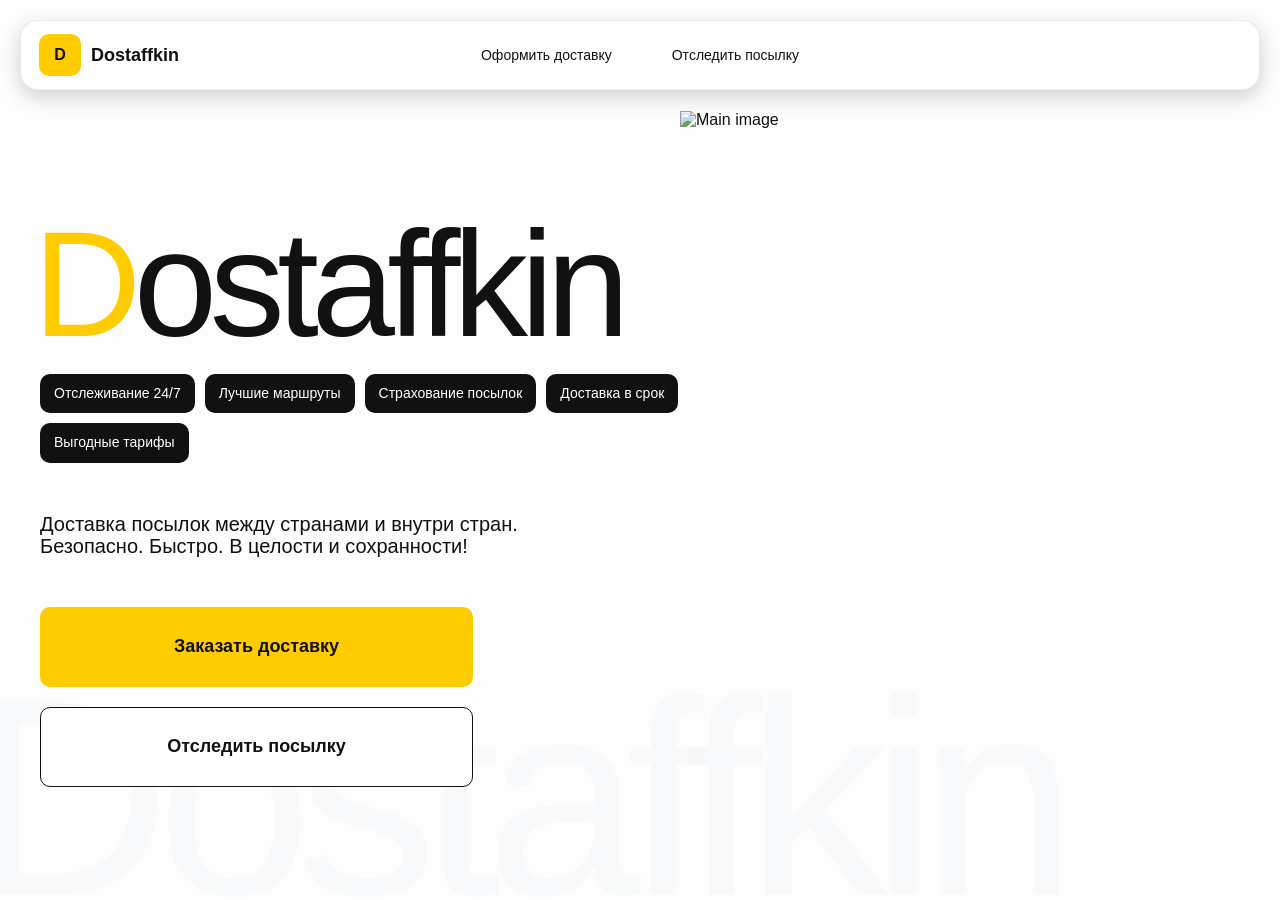
==== index.html @ 04eae655 "Add files via upload" ====
<!doctype html>
<html lang="ru">
<head>
    <meta charset="utf-8"/>
    <meta name="viewport" content="width=device-width,initial-scale=1,maximum-scale=1,user-scalable=0"/>
    <title>Dostaffkin — Доставка посылок между странами и внутри стран. Безопасно. Быстро. В целости и сохранности!</title>
    <link rel="stylesheet" href="styles/base.css"/>
    <link rel="stylesheet" href="styles/base_adaptive.css"/>
    <link rel="stylesheet" href="styles/index.css"/>
    <link rel="stylesheet" href="styles/index_adaptive.css"/>
</head>
<body>

<div class="container">

    <header class="header">
        <a class="header-brand" href="#">
            <div class="header-logo">D</div>
            <div class="header-title">Dostaffkin</div>
        </a>

        <nav class="header-menu">
            <a class="header-link" href="#">Оформить <span>доставку</span></a>
            <a class="header-link" href="#">Отследить <span>посылку</span></a>
        </nav>
    </header>

    <main class="main">
        <section class="main-info">
            <div class="main-title">
                <span>D</span>ostaffkin
            </div>

            <div class="main-features">
                <div class="main-feature">Отслеживание 24/7</div>
                <div class="main-feature">Лучшие маршруты</div>
                <div class="main-feature">Страхование посылок</div>
                <div class="main-feature">Доставка в срок</div>
                <div class="main-feature">Выгодные тарифы</div>
            </div>

            <div class="main-description">
                Доставка посылок между странами и внутри стран.
                Безопасно. Быстро. В целости и сохранности!
            </div>

            <div class="main-actions">
                <a class="button" type="button" href="./order.html">Заказать доставку</a>
                <a class="button button-white" type="button" href="./track.html">Отследить посылку</a>
            </div>

            <div class="main-title-ghost">Dostaffkin</div>
        </section>

        <section class="main-image">
            <img src="images/main-image.png" alt="Main image"/>
        </section>
    </main>

</div>

</body>
</html>
---- styles/base.css ----
*, *::before, *::after {
    box-sizing: border-box;
}

@font-face {
    font-family: "Roboto";
    src: url("../fonts/Roboto-Regular.ttf");
    font-weight: normal;
}

@font-face {
    font-family: "Roboto";
    src: url("../fonts/Roboto-Bold.ttf");
    font-weight: bold;
}

@font-face {
    font-family: "Roboto";
    src: url("../fonts/Roboto-Medium.ttf");
    font-weight: 500;
}

html, body {
    margin: 0;
    color: #111111;
    font-family: "Roboto", sans-serif;
}

body {
    background: #FDFDFD;
}

.container {
    overflow: hidden;
    min-height: 100vh;
}

/* Хедер */
.header {
    border-radius: 18px;
    box-shadow: 0 7px 20px 0 #0000002E;
    backdrop-filter: blur(10px);
    background: #ffffff;
    left: 20px;
    border: 1px solid rgba(0, 0, 0, 0.08);
    position: fixed;
    right: 20px;
    top: 20px;
    padding: 14px 18px;
    height: 70px;
    display: flex;
    align-items: center;
    z-index: 6;
}

.header-brand {
    display: flex;
    align-items: center;
    text-decoration: none;
    gap: 10px;
}

.header-logo {
    width: 42px;
    height: 42px;
    border-radius: 10px;
    background: #FFCC00;
    display: grid;
    place-items: center;
    font-weight: bold;
    color: #111;
}

.header-title {
    font-size: 18px;
    font-weight: bold;
    color: #111111;
    text-decoration: none;
}

.header-menu {
    display: flex;
    align-items: center;
    gap: 60px;
    margin: 0;
    position: absolute;
    left: 50%;
    transform: translateX(-50%);
}

.header-link {
    font-size: 14px;
    color: #111111;
    text-decoration: none;
}

/* Кнопки */
.button {
    border: 0;
    outline: none;
    height: 44px;
    border-radius: 10px;
    font-size: 14px;
    font-weight: bold;
    cursor: pointer;
    font-family: inherit;
    transition: transform .08s ease, opacity .12s ease;
    background: #ffcc00;
    color: #111111;
    text-align: center;
    text-decoration: none;
}

.button:hover {
    background-color: #E5BC19;
}

.button:disabled {
    cursor: not-allowed;
    background-color: #FADE6E;
    color: #787878;
    transform: none;
}

.button.button-white {
    background: #ffffff;
    border: 1px solid #111111;
}

.button.button-white:hover {
    background: rgb(241 241 241);
}
---- styles/base_adaptive.css ----
@media (max-width: 767px) {
    .header {
        left: 10px;
        right: 10px;
        top: 10px;
    }

    .header-link span {
        display: none;
    }

    .header-menu {
        gap: 20px;
        justify-content: flex-start;
        margin: 0 0 0 30px;
        position: static;
        transform: none;
    }
}

@media (max-width: 420px) {
    .header-title {
        display: none;
    }
}

@media (max-width: 374px) {
    .header-menu {
        gap: 10px;
        margin: 0 0 0 10px;
    }
}
---- styles/index.css ----
.main {
    padding: 111px 40px 40px;
    position: relative;
    display: flex;
}

.main-info {
    max-width: 840px;
    width: 100%;
    position: relative;
}

.main-title {
    margin-top: 98px;
    font-weight: 500;
    font-size: 200px;
    line-height: 1;
    letter-spacing: -0.05em;
    color: #111111;
    left: -15px;
    position: relative;
}

.main-title span {
    color: #ffcc00;
}

.main-features {
    margin-top: 15px;
    display: flex;
    flex-wrap: wrap;
    gap: 10px;
}

.main-feature {
    background: #111111;
    color: #ffffff;
    padding: 12px 14px;
    font-weight: 500;
    font-size: 14px;
    line-height: 1.1;
    border-radius: 10px;
}

.main-description {
    margin-top: 50px;
    max-width: 500px;
    font-size: 20px;
    line-height: 1.1;
    color: #111111;
}

.main-actions {
    margin-top: 50px;
    display: flex;
    flex-direction: column;
    gap: 20px;
}

.main-actions .button {
    height: 80px;
    width: 433px;
    font-size: 18px;
    font-weight: bold;
    place-items: center;
    display: grid;
}

.main-title-ghost {
    position: absolute;
    z-index: -1;
    left: -70px;
    bottom: -150px;
    font-weight: 500;
    font-size: 278px;
    line-height: 1;
    letter-spacing: -0.05em;
    color: #ECEDF04D;
}

.main-image {
    width: 1024px;
    top: 100px;
    z-index: -2;
}

.main-image img {
    width: 100%;
    max-width: 1024px;
    height: auto;
    display: block;
}
---- styles/index_adaptive.css ----
@media (max-width: 1760px) {
    .main-title {
        font-size: 150px;
        left: -7px;
    }

    .main-info {
        max-width: 640px;
    }
}

@media (max-width: 1200px) {
    .main-info {
        max-width: 540px;
    }

    .main {
        padding: 111px 20px 20px;
    }

    .main-title {
        font-size: 120px;
        left: -4px;
    }

    .main-title-ghost {
        font-size: 220px;
    }
}

@media (max-width: 1024px) {
    .main-title {
        margin-top: 30px;
    }

    .main {
        flex-direction: column-reverse;
    }

    .main-image {
        max-width: 350px;
        position: absolute;
        left: 370px;
        top: 370px;
    }

    .main-info {
        max-width: 100%;
    }

    .main-actions {
        gap: 10px;
    }

    .main-actions .button {
        height: 50px;
        font-size: 14px;
        width: auto;
        max-width: 300px;
    }

    .main-description {
        max-width: 350px;
    }
}

@media (max-width: 570px) {
    .main-title {
        font-size: 88px;
    }

    .main-description {
        max-width: 100%
    }

    .main-actions {
        width: 100%;
    }

    .main-actions .button {
        width: 100%;
        max-width: 100%
    }

    .main-image {
        max-width: 650px;
        position: absolute;
        left: 170px;
        top: 70px;
        opacity: 0.2;
    }
}

@media (max-width: 400px) {
    .main-title {
        font-size: 70px;
    }
}
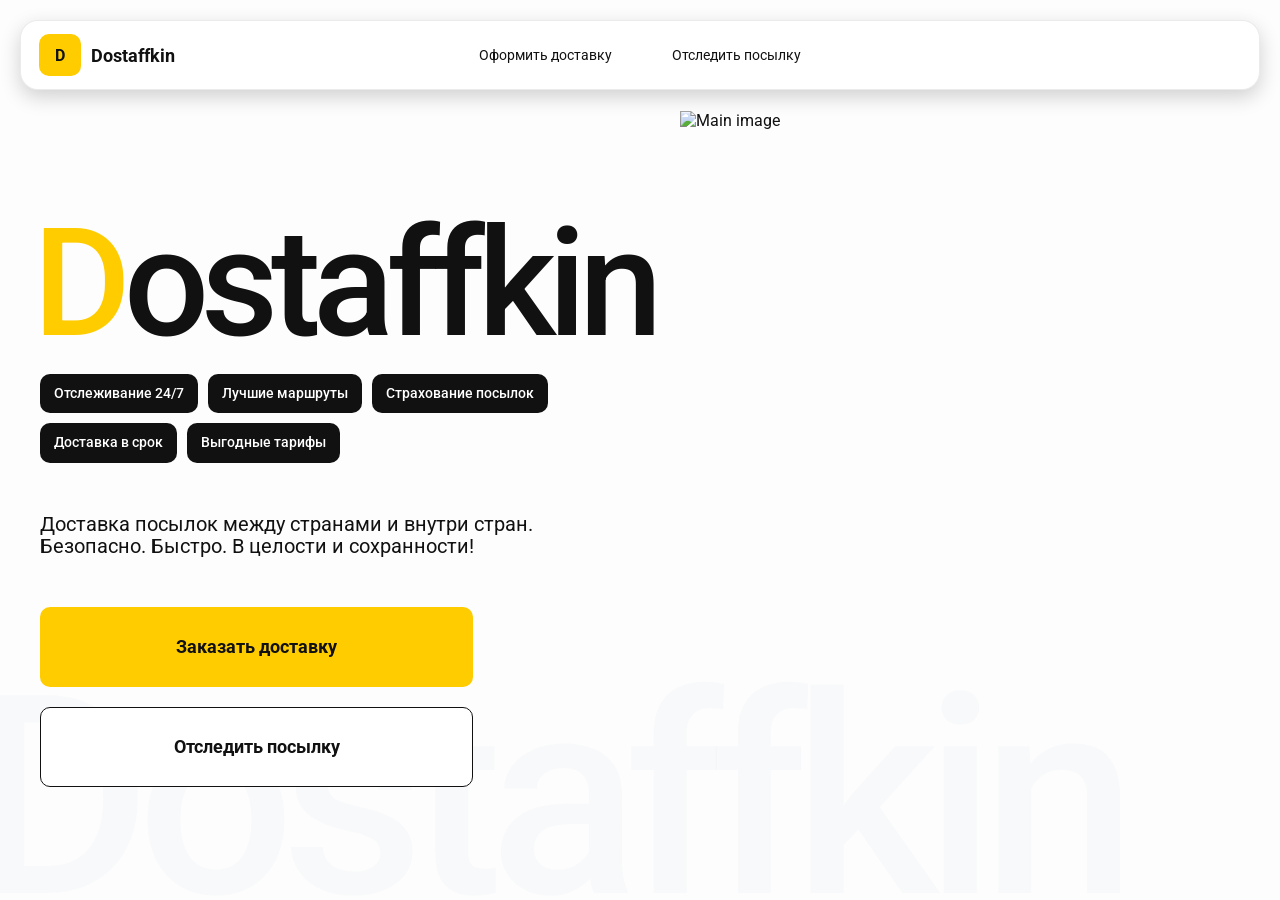
==== commit 34a2fa98: "Add files via upload" ====
--- a/index.html
+++ b/index.html
@@ -1,63 +1,67 @@
 <!doctype html>
 <html lang="ru">
+
 <head>
-    <meta charset="utf-8"/>
-    <meta name="viewport" content="width=device-width,initial-scale=1,maximum-scale=1,user-scalable=0"/>
-    <title>Dostaffkin — Доставка посылок между странами и внутри стран. Безопасно. Быстро. В целости и сохранности!</title>
-    <link rel="stylesheet" href="styles/base.css"/>
-    <link rel="stylesheet" href="styles/base_adaptive.css"/>
-    <link rel="stylesheet" href="styles/index.css"/>
-    <link rel="stylesheet" href="styles/index_adaptive.css"/>
+    <meta charset="utf-8" />
+    <meta name="viewport" content="width=device-width,initial-scale=1,maximum-scale=1,user-scalable=0" />
+    <title>Dostaffkin — Доставка посылок между странами и внутри стран. Безопасно. Быстро. В целости и сохранности!
+    </title>
+    <link rel="stylesheet" href="styles/base.css" />
+    <link rel="stylesheet" href="styles/base_adaptive.css" />
+    <link rel="stylesheet" href="styles/index.css" />
+    <link rel="stylesheet" href="styles/index_adaptive.css" />
 </head>
+
 <body>
 
-<div class="container">
+    <div class="container">
 
-    <header class="header">
-        <a class="header-brand" href="#">
-            <div class="header-logo">D</div>
-            <div class="header-title">Dostaffkin</div>
-        </a>
+        <header class="header">
+            <a class="header-brand" href="#">
+                <div class="header-logo">D</div>
+                <div class="header-title">Dostaffkin</div>
+            </a>
 
-        <nav class="header-menu">
-            <a class="header-link" href="#">Оформить <span>доставку</span></a>
-            <a class="header-link" href="#">Отследить <span>посылку</span></a>
-        </nav>
-    </header>
+            <nav class="header-menu">
+                <a class="header-link" href="./order.html">Оформить <span>доставку</span></a>
+                <a class="header-link" href="./track.html">Отследить <span>посылку</span></a>
+            </nav>
+        </header>
 
-    <main class="main">
-        <section class="main-info">
-            <div class="main-title">
-                <span>D</span>ostaffkin
-            </div>
+        <main class="main">
+            <section class="main-info">
+                <div class="main-title">
+                    <span>D</span>ostaffkin
+                </div>
 
-            <div class="main-features">
-                <div class="main-feature">Отслеживание 24/7</div>
-                <div class="main-feature">Лучшие маршруты</div>
-                <div class="main-feature">Страхование посылок</div>
-                <div class="main-feature">Доставка в срок</div>
-                <div class="main-feature">Выгодные тарифы</div>
-            </div>
+                <div class="main-features">
+                    <div class="main-feature">Отслеживание 24/7</div>
+                    <div class="main-feature">Лучшие маршруты</div>
+                    <div class="main-feature">Страхование посылок</div>
+                    <div class="main-feature">Доставка в срок</div>
+                    <div class="main-feature">Выгодные тарифы</div>
+                </div>
 
-            <div class="main-description">
-                Доставка посылок между странами и внутри стран.
-                Безопасно. Быстро. В целости и сохранности!
-            </div>
+                <div class="main-description">
+                    Доставка посылок между странами и внутри стран.
+                    Безопасно. Быстро. В целости и сохранности!
+                </div>
 
-            <div class="main-actions">
-                <a class="button" type="button" href="./order.html">Заказать доставку</a>
-                <a class="button button-white" type="button" href="./track.html">Отследить посылку</a>
-            </div>
+                <div class="main-actions">
+                    <a class="button" type="button" href="./order.html">Заказать доставку</a>
+                    <a class="button button-white" type="button" href="./track.html">Отследить посылку</a>
+                </div>
 
-            <div class="main-title-ghost">Dostaffkin</div>
-        </section>
+                <div class="main-title-ghost">Dostaffkin</div>
+            </section>
 
-        <section class="main-image">
-            <img src="images/main-image.png" alt="Main image"/>
-        </section>
-    </main>
+            <section class="main-image">
+                <img src="images/main-imagef.png" alt="Main image" />
+            </section>
+        </main>
 
-</div>
+    </div>
 
 </body>
-</html>
+
+</html>
--- a/styles/base.css
+++ b/styles/base.css
@@ -28,11 +28,6 @@
 
 body {
     background: #FDFDFD;
-}
-
-.container {
-    overflow: hidden;
-    min-height: 100vh;
 }
 
 /* Хедер */
--- a/styles/index.css
+++ b/styles/index.css
@@ -8,6 +8,11 @@
     max-width: 840px;
     width: 100%;
     position: relative;
+}
+
+.container {
+    overflow: hidden;
+    min-height: 100vh;
 }
 
 .main-title {
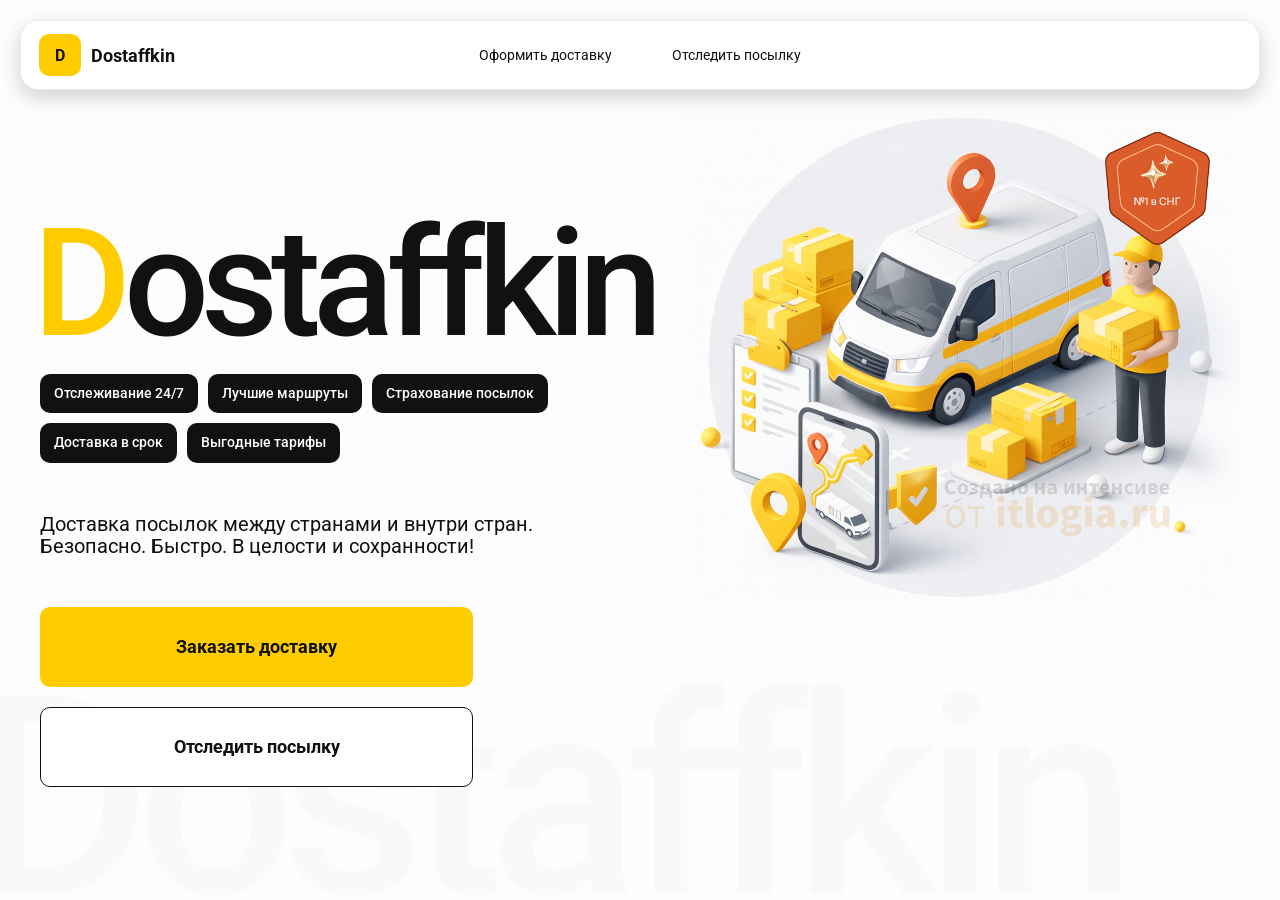
==== commit 09d3ca5f: "Add files via upload" ====
--- a/index.html
+++ b/index.html
@@ -56,7 +56,7 @@
             </section>
 
             <section class="main-image">
-                <img src="images/main-imagef.png" alt="Main image" />
+                <img src="images/main-image.png" alt="Main image" />
             </section>
         </main>
 
